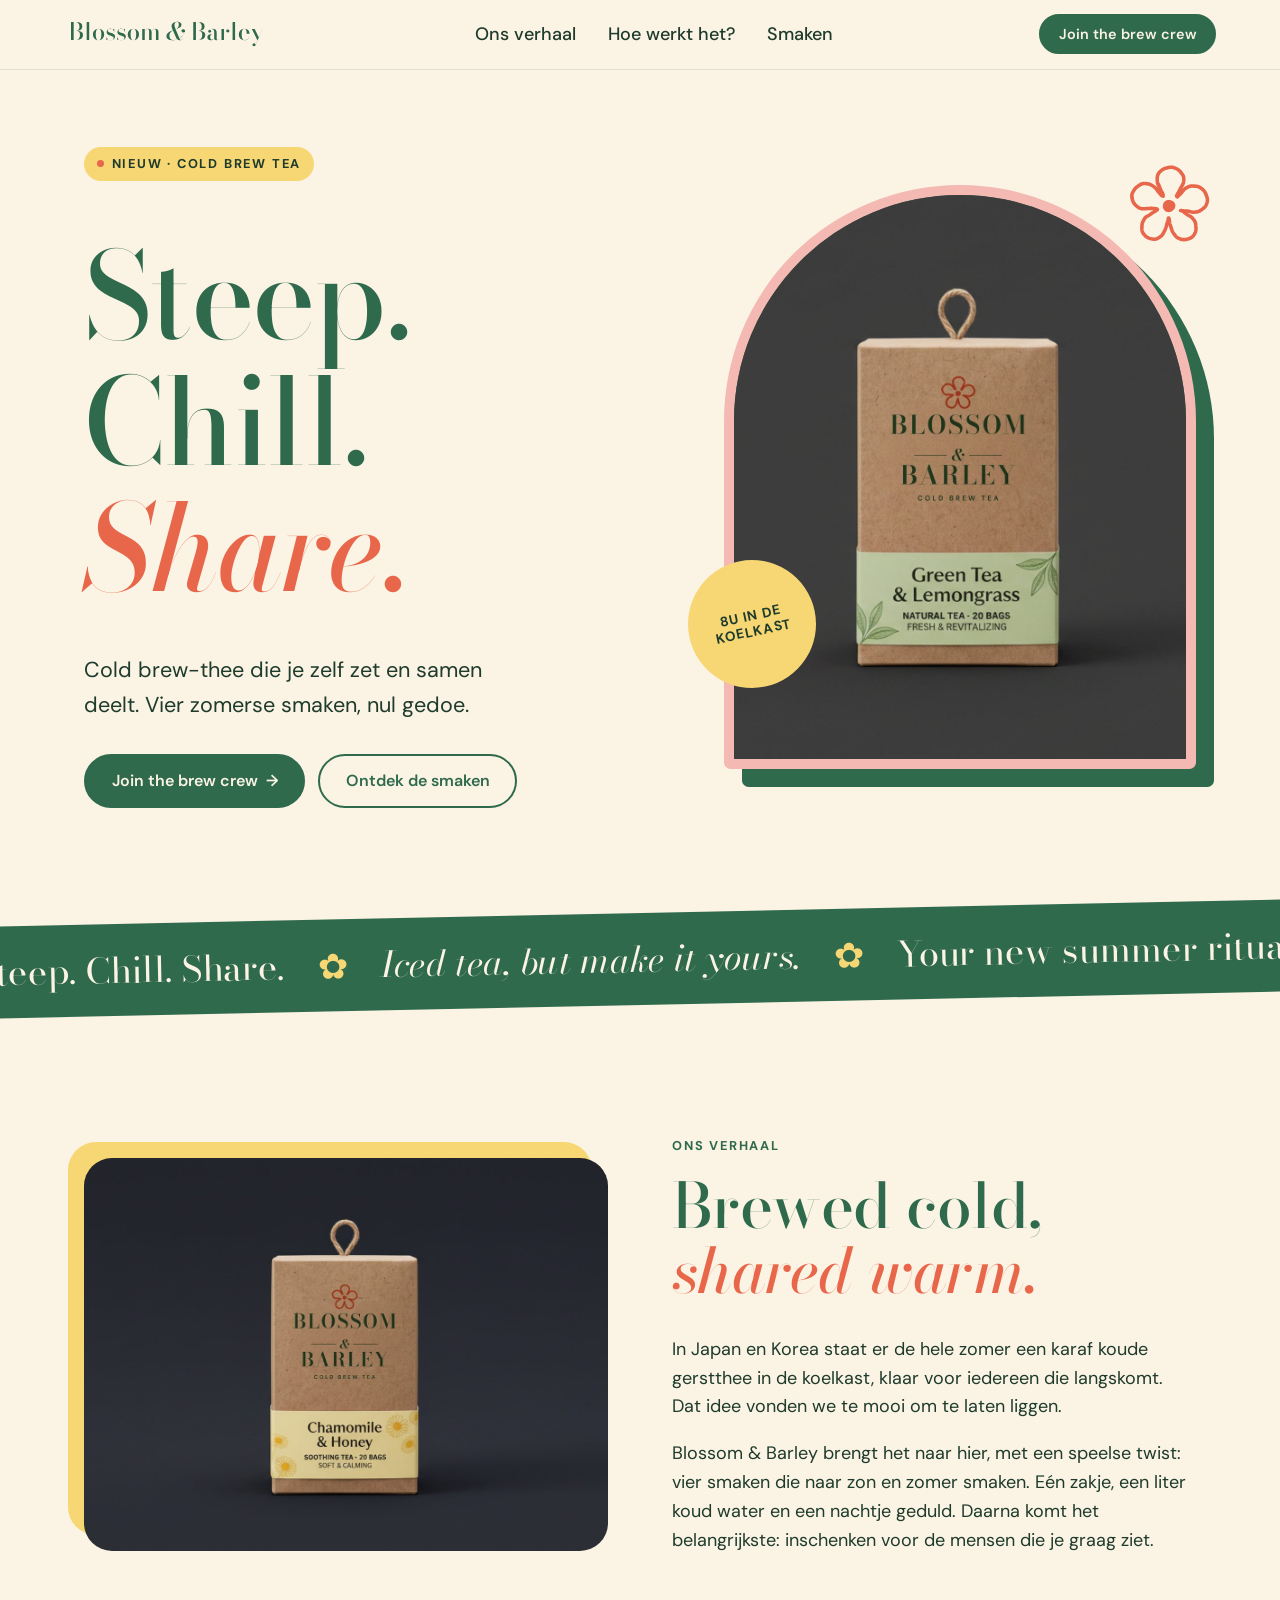
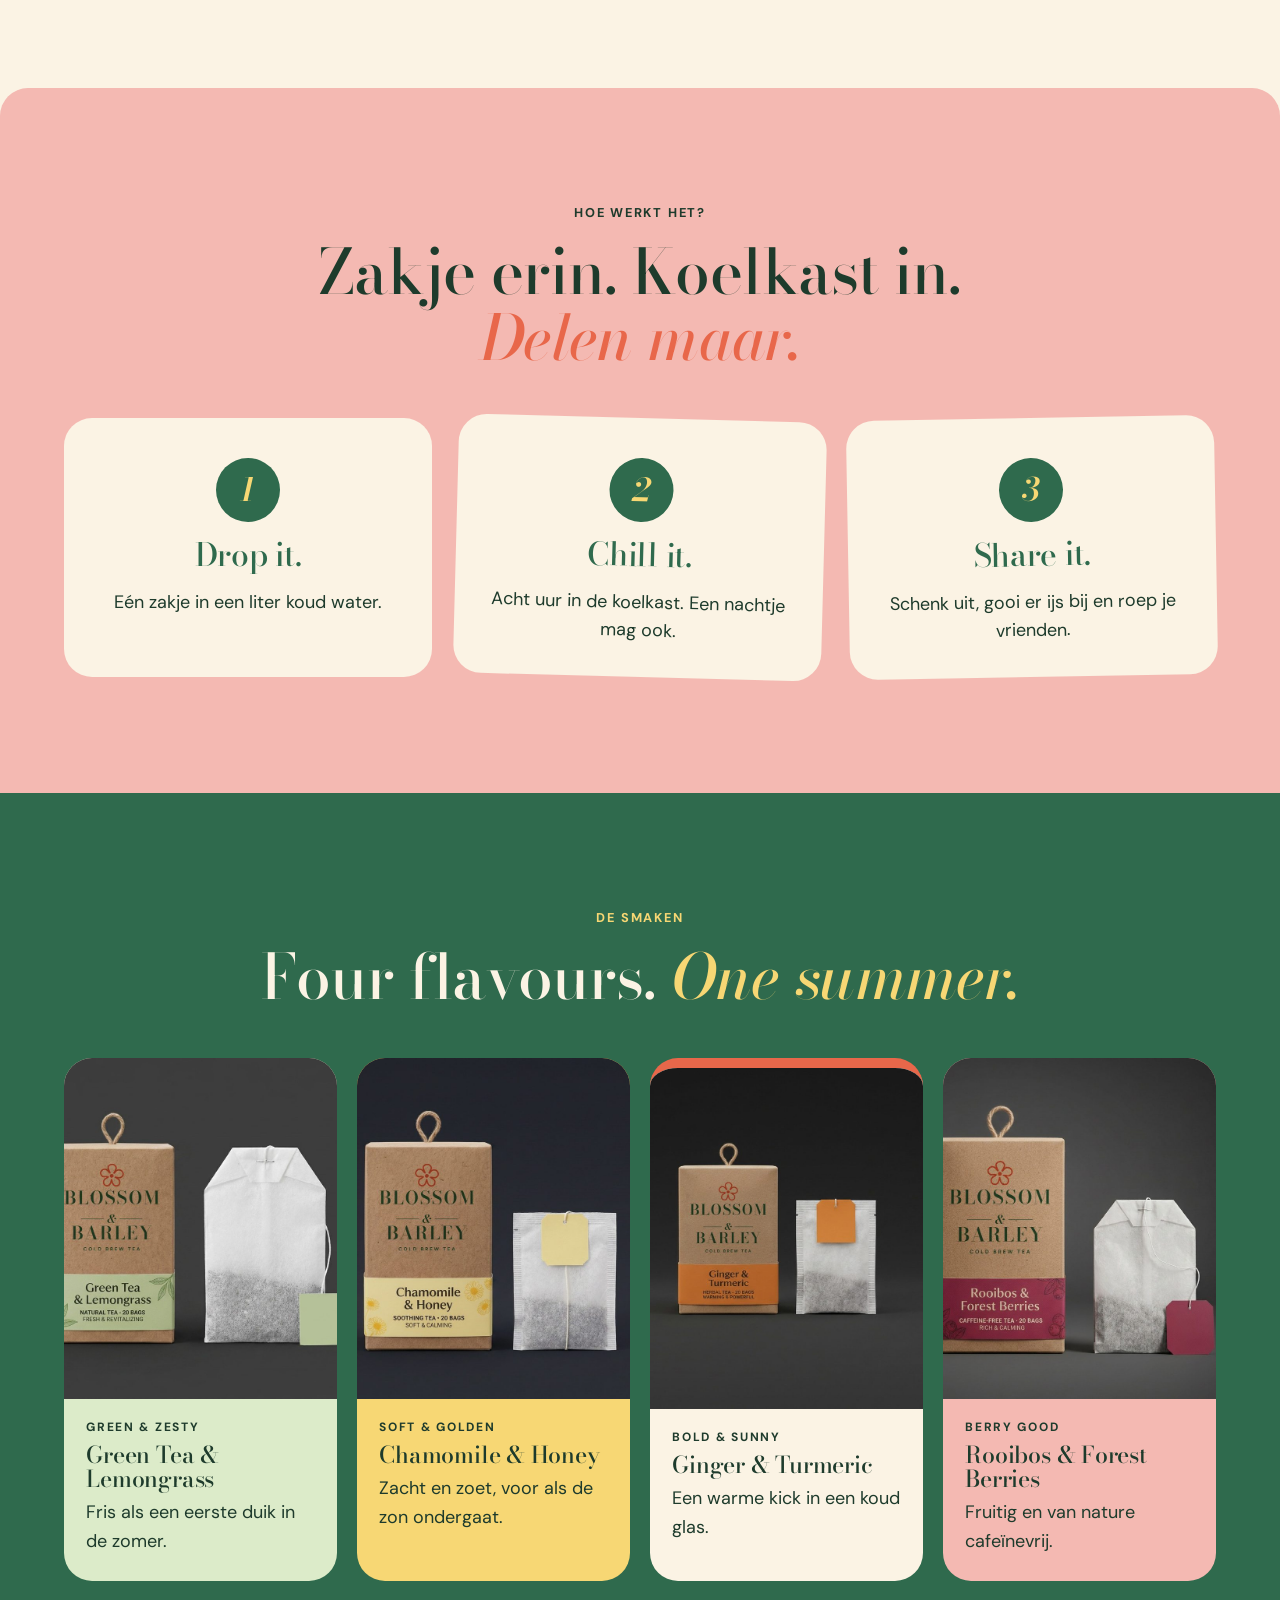
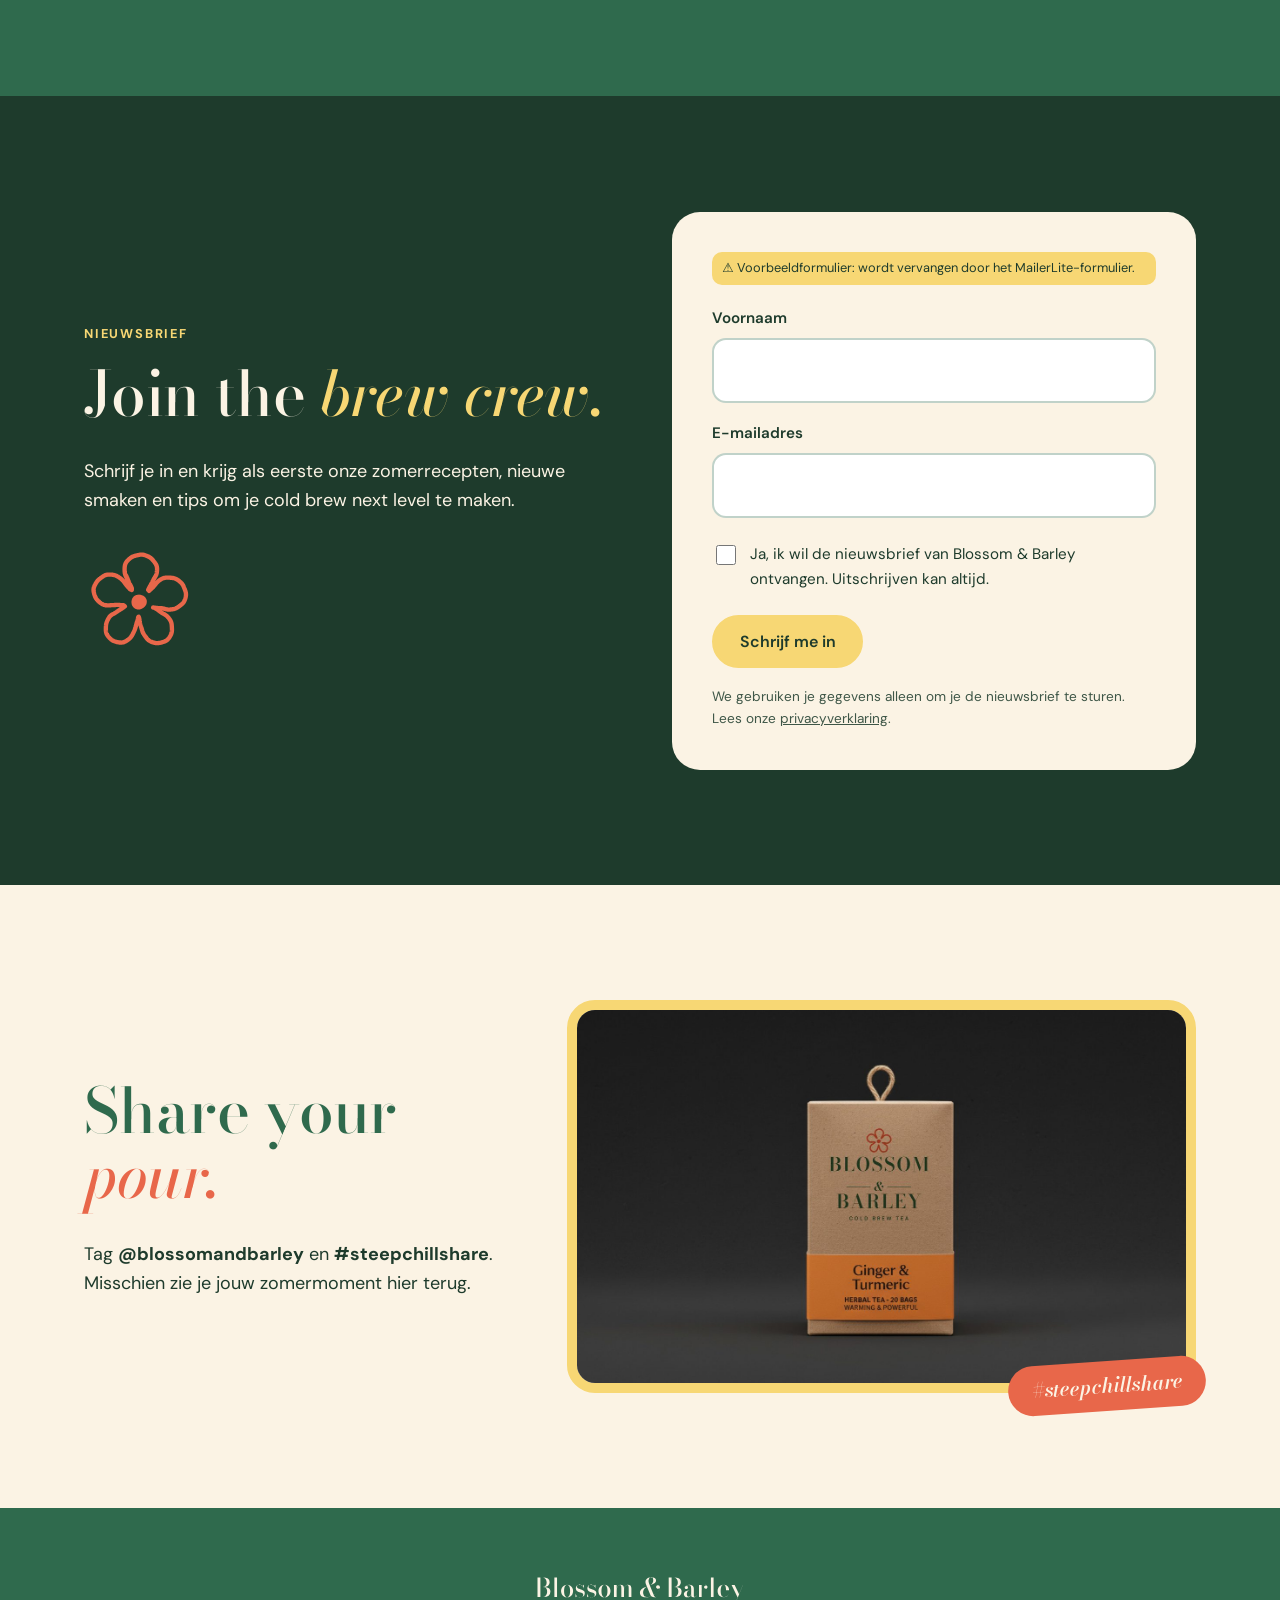
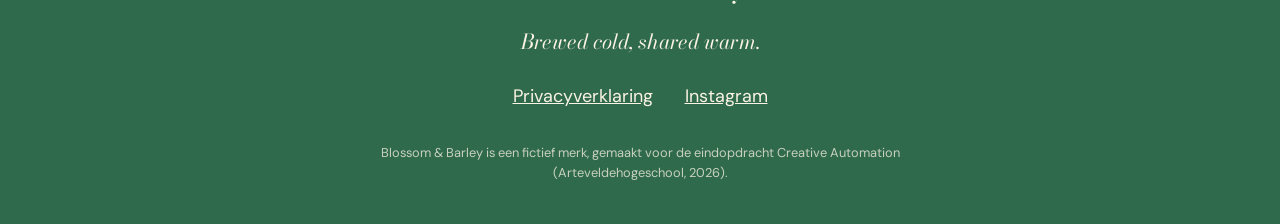
==== index.html @ b159a192 "Landingspagina Blossom & Barley (eerste versie)" ====
<!doctype html>
<html lang="nl-BE">
<head>
  <meta charset="utf-8">
  <meta name="viewport" content="width=device-width, initial-scale=1">
  <title>Blossom &amp; Barley · Cold brew tea, shared warm</title>
  <meta name="description" content="Cold brew-thee die je zelf zet en samen deelt. Vier zomerse smaken, nul gedoe. Schrijf je in voor onze zomerrecepten.">
  <meta name="theme-color" content="#2F6A4D">
  <meta property="og:title" content="Blossom &amp; Barley · Cold brew tea, shared warm">
  <meta property="og:description" content="Cold brew-thee die je zelf zet en samen deelt. Vier zomerse smaken, nul gedoe.">
  <meta property="og:image" content="img/hero-green-tea.jpg">
  <link rel="icon" href="img/BB_icoon_bloem_coral.svg" type="image/svg+xml">
  <link rel="preconnect" href="https://fonts.googleapis.com">
  <link rel="preconnect" href="https://fonts.gstatic.com" crossorigin>
  <link href="https://fonts.googleapis.com/css2?family=Bodoni+Moda:ital,opsz,wght@0,6..96,400..800;1,6..96,400..800&family=DM+Sans:opsz,wght@9..40,400..700&display=swap" rel="stylesheet">
  <link rel="stylesheet" href="css/style.css">
</head>
<body>

  <a class="skip" href="#main">Ga naar de inhoud</a>

  <!-- NAV -->
  <header class="nav" id="top">
    <a href="#top" class="nav__logo" aria-label="Blossom &amp; Barley, naar boven">
      <img src="img/BB_logo_horizontaal_groen.svg" alt="Blossom &amp; Barley" width="200" height="33">
    </a>
    <nav aria-label="Hoofdmenu">
      <ul class="nav__links">
        <li><a href="#verhaal">Ons verhaal</a></li>
        <li><a href="#hoe">Hoe werkt het?</a></li>
        <li><a href="#smaken">Smaken</a></li>
      </ul>
    </nav>
    <a href="#join" class="btn btn--small">Join the brew crew</a>
  </header>

  <main id="main">

    <!-- 1. HERO -->
    <section class="hero">
      <div class="hero__text">
        <p class="label"><span class="dot" aria-hidden="true"></span>Nieuw · cold brew tea</p>
        <h1 class="hero__title">Steep. Chill. <em>Share.</em></h1>
        <p class="hero__sub">Cold brew-thee die je zelf zet en samen deelt. Vier zomerse smaken, nul gedoe.</p>
        <div class="hero__ctas">
          <a href="#join" class="btn">Join the brew crew <span aria-hidden="true">→</span></a>
          <a href="#smaken" class="btn btn--ghost">Ontdek de smaken</a>
        </div>
      </div>
      <figure class="hero__visual">
        <div class="arch">
          <img src="img/hero-green-tea.jpg" alt="Doosje Blossom &amp; Barley Green Tea &amp; Lemongrass cold brew-thee" width="1000" height="1250" fetchpriority="high">
        </div>
        <span class="sticker sticker--sun" aria-hidden="true">8u in de<br>koelkast</span>
        <img class="hero__flower" src="img/BB_icoon_bloem_coral.svg" alt="" aria-hidden="true" width="90" height="90">
      </figure>
    </section>

    <!-- Marquee -->
    <div class="marquee" aria-hidden="true">
      <div class="marquee__track">
        <span>Steep. Chill. Share.</span><span class="star">✿</span>
        <span><em>Iced tea, but make it yours.</em></span><span class="star">✿</span>
        <span>Your new summer ritual.</span><span class="star">✿</span>
        <span><em>Brewed cold, shared warm.</em></span><span class="star">✿</span>
        <span>Steep. Chill. Share.</span><span class="star">✿</span>
        <span><em>Iced tea, but make it yours.</em></span><span class="star">✿</span>
        <span>Your new summer ritual.</span><span class="star">✿</span>
        <span><em>Brewed cold, shared warm.</em></span><span class="star">✿</span>
      </div>
    </div>

    <!-- 2. MERKVERHAAL -->
    <section class="story" id="verhaal">
      <figure class="story__visual reveal">
        <img src="img/verhaal-chamomile.jpg" alt="Doosje Blossom &amp; Barley Chamomile &amp; Honey" width="1400" height="875" loading="lazy">
      </figure>
      <div class="story__text reveal">
        <p class="kicker">Ons verhaal</p>
        <h2>Brewed cold, <em>shared warm.</em></h2>
        <p>In Japan en Korea staat er de hele zomer een karaf koude gerstthee in de koelkast, klaar voor iedereen die langskomt. Dat idee vonden we te mooi om te laten liggen.</p>
        <p>Blossom &amp; Barley brengt het naar hier, met een speelse twist: vier smaken die naar zon en zomer smaken. Eén zakje, een liter koud water en een nachtje geduld. Daarna komt het belangrijkste: inschenken voor de mensen die je graag ziet.</p>
      </div>
    </section>

    <!-- 3. HOE WERKT HET -->
    <section class="steps" id="hoe">
      <p class="kicker">Hoe werkt het?</p>
      <h2>Zakje erin. Koelkast in. <em>Delen maar.</em></h2>
      <ol class="steps__list">
        <li class="step reveal">
          <span class="step__nr">1</span>
          <h3>Drop it.</h3>
          <p>Eén zakje in een liter koud water.</p>
        </li>
        <li class="step reveal">
          <span class="step__nr">2</span>
          <h3>Chill it.</h3>
          <p>Acht uur in de koelkast. Een nachtje mag ook.</p>
        </li>
        <li class="step reveal">
          <span class="step__nr">3</span>
          <h3>Share it.</h3>
          <p>Schenk uit, gooi er ijs bij en roep je vrienden.</p>
        </li>
      </ol>
    </section>

    <!-- 4. SMAKEN -->
    <section class="flavours" id="smaken">
      <p class="kicker">De smaken</p>
      <h2>Four flavours. <em>One summer.</em></h2>
      <div class="flavours__grid">
        <article class="card card--green reveal">
          <img src="img/smaak-green-tea.jpg" alt="Green Tea &amp; Lemongrass, doosje en theezakje" width="700" height="875" loading="lazy">
          <div class="card__body">
            <p class="card__nick">Green &amp; Zesty</p>
            <h3>Green Tea &amp; Lemongrass</h3>
            <p>Fris als een eerste duik in de zomer.</p>
          </div>
        </article>
        <article class="card card--butter reveal">
          <img src="img/smaak-chamomile.jpg" alt="Chamomile &amp; Honey, doosje en theezakje" width="700" height="875" loading="lazy">
          <div class="card__body">
            <p class="card__nick">Soft &amp; Golden</p>
            <h3>Chamomile &amp; Honey</h3>
            <p>Zacht en zoet, voor als de zon ondergaat.</p>
          </div>
        </article>
        <article class="card card--coral reveal">
          <img src="img/smaak-ginger.jpg" alt="Ginger &amp; Turmeric, doosje en theezakje" width="700" height="875" loading="lazy">
          <div class="card__body">
            <p class="card__nick">Bold &amp; Sunny</p>
            <h3>Ginger &amp; Turmeric</h3>
            <p>Een warme kick in een koud glas.</p>
          </div>
        </article>
        <article class="card card--blossom reveal">
          <img src="img/smaak-rooibos.jpg" alt="Rooibos &amp; Forest Berries, doosje en theezakje" width="700" height="875" loading="lazy">
          <div class="card__body">
            <p class="card__nick">Berry Good</p>
            <h3>Rooibos &amp; Forest Berries</h3>
            <p>Fruitig en van nature cafeïnevrij.</p>
          </div>
        </article>
      </div>
    </section>

    <!-- 5. CTA + MAILERLITE -->
    <section class="join" id="join">
      <div class="join__text">
        <p class="kicker kicker--light">Nieuwsbrief</p>
        <h2>Join the <em>brew crew.</em></h2>
        <p>Schrijf je in en krijg als eerste onze zomerrecepten, nieuwe smaken en tips om je cold brew next level te maken.</p>
        <img class="join__flower" src="img/BB_icoon_bloem_coral.svg" alt="" aria-hidden="true" width="120" height="120">
      </div>

      <div class="join__form">
        <!--
          ===================================================================
          MAILERLITE-FORMULIER
          Vervang ALLES tussen MAILERLITE-START en MAILERLITE-EINDE door de
          embedcode van het formulier "Blossom & Barley nieuwsbrief"
          (MailerLite › Forms › Embedded forms › Embed › "HTML code").
          De styling in css/style.css (sectie "MailerLite") zet het formulier
          automatisch in de huisstijl.
          ===================================================================
        -->
        <!-- MAILERLITE-START -->
        <form class="bb-form" id="bb-placeholder-form" novalidate>
          <p class="bb-form__note">⚠ Voorbeeldformulier: wordt vervangen door het MailerLite-formulier.</p>
          <label for="f-name">Voornaam</label>
          <input id="f-name" name="name" type="text" autocomplete="given-name" required>
          <label for="f-email">E-mailadres</label>
          <input id="f-email" name="email" type="email" autocomplete="email" required>
          <label class="bb-form__check">
            <input type="checkbox" name="optin" required>
            <span>Ja, ik wil de nieuwsbrief van Blossom &amp; Barley ontvangen. Uitschrijven kan altijd.</span>
          </label>
          <button type="submit" class="btn btn--sun">Schrijf me in</button>
          <p class="bb-form__small">We gebruiken je gegevens alleen om je de nieuwsbrief te sturen. Lees onze <a href="privacy.html">privacyverklaring</a>.</p>
        </form>
        <!-- MAILERLITE-EINDE -->
      </div>
    </section>

    <!-- 6. COMMUNITY -->
    <section class="share">
      <div class="share__text reveal">
        <h2>Share your <em>pour.</em></h2>
        <p>Tag <strong>@blossomandbarley</strong> en <strong>#steepchillshare</strong>. Misschien zie je jouw zomermoment hier terug.</p>
      </div>
      <figure class="share__visual reveal">
        <img src="img/share-ginger.jpg" alt="Doosje Blossom &amp; Barley Ginger &amp; Turmeric" width="1400" height="875" loading="lazy">
        <figcaption>#steepchillshare</figcaption>
      </figure>
    </section>

  </main>

  <!-- 7. FOOTER -->
  <footer class="footer">
    <img src="img/BB_logo_horizontaal_creme.svg" alt="Blossom &amp; Barley" width="220" height="37" loading="lazy">
    <p class="footer__tag"><em>Brewed cold, shared warm.</em></p>
    <ul class="footer__links">
      <li><a href="privacy.html">Privacyverklaring</a></li>
      <li><a href="#" aria-disabled="true" title="Fictief account">Instagram</a></li>
    </ul>
    <p class="footer__disclaimer">Blossom &amp; Barley is een fictief merk, gemaakt voor de eindopdracht Creative Automation (Arteveldehogeschool, 2026).</p>
  </footer>

  <script src="js/main.js" defer></script>
</body>
</html>
---- css/style.css ----
/* Blossom & Barley · landingspagina
   Huisstijl: 02_research-concept/merkidentiteit.md */

:root {
  --green: #2F6A4D;      /* Barley Green (hoofdkleur) */
  --deep: #1E3B2C;       /* Deep Leaf */
  --cream: #FBF3E4;      /* Oat Cream */
  --sun: #F7D774;        /* Butter Sun */
  --blossom: #F4B9B2;    /* Blossom */
  --gold: #D9A44A;       /* Barley Gold */
  --coral: #E8674A;      /* Coral Pop (alleen als vlak) */

  --serif: "Bodoni Moda", Didot, "Times New Roman", serif;
  --sans: "DM Sans", system-ui, -apple-system, "Segoe UI", sans-serif;

  --radius: 28px;
  --pad: clamp(1.25rem, 5vw, 5rem);
  --max: 1240px;
}

*, *::before, *::after { box-sizing: border-box; }
html { scroll-behavior: smooth; scroll-padding-top: 5rem; }
@media (prefers-reduced-motion: reduce) { html { scroll-behavior: auto; } }

body {
  margin: 0;
  font-family: var(--sans);
  font-size: clamp(1rem, 0.95rem + 0.25vw, 1.125rem);
  line-height: 1.6;
  color: var(--deep);
  background: var(--cream);
  -webkit-font-smoothing: antialiased;
  overflow-x: clip;
}
img { display: block; max-width: 100%; height: auto; }
a { color: inherit; }
main { overflow: hidden; }

h1, h2, h3 { font-family: var(--serif); font-weight: 500; line-height: 1.05; margin: 0 0 .5em; letter-spacing: -0.01em; }
h2 { font-size: clamp(2.2rem, 1.5rem + 3vw, 4rem); }
h3 { font-size: 1.5rem; }
em { font-style: italic; }
h1 em, h2 em { color: var(--coral); }

.skip { position: absolute; left: -999px; top: 0; background: var(--sun); padding: .75rem 1rem; z-index: 100; }
.skip:focus { left: 1rem; top: 1rem; }
:focus-visible { outline: 3px solid var(--coral); outline-offset: 3px; border-radius: 6px; }

.kicker, .label {
  font-size: .8rem; font-weight: 700; letter-spacing: .14em; text-transform: uppercase;
  color: var(--green); margin: 0 0 1rem;
}
.kicker--light { color: var(--sun); }

/* Buttons */
.btn {
  display: inline-flex; align-items: center; gap: .5em;
  font: 600 1rem/1 var(--sans);
  padding: 1.05em 1.6em; border-radius: 999px; border: 2px solid var(--green);
  background: var(--green); color: var(--cream); text-decoration: none; cursor: pointer;
  transition: transform .2s ease, background .2s ease, box-shadow .2s ease;
}
.btn:hover { transform: translateY(-2px) rotate(-1deg); box-shadow: 0 6px 0 var(--deep); }
.btn--ghost { background: transparent; color: var(--green); }
.btn--ghost:hover { background: var(--blossom); box-shadow: 0 6px 0 var(--green); }
.btn--sun { background: var(--sun); color: var(--deep); border-color: var(--sun); }
.btn--sun:hover { box-shadow: 0 6px 0 var(--gold); }
.btn--small { padding: .75em 1.2em; font-size: .9rem; }

/* NAV */
.nav {
  position: sticky; top: 0; z-index: 50;
  display: flex; align-items: center; justify-content: space-between; gap: 1rem;
  padding: .9rem var(--pad);
  background: rgba(251, 243, 228, .88);
  backdrop-filter: blur(10px); -webkit-backdrop-filter: blur(10px);
  border-bottom: 1px solid rgba(47, 106, 77, .12);
}
.nav__logo img { width: clamp(150px, 16vw, 210px); }
.nav__links { display: flex; gap: 2rem; list-style: none; margin: 0; padding: 0; font-weight: 500; }
.nav__links a { text-decoration: none; position: relative; }
.nav__links a::after { content: ""; position: absolute; left: 0; right: 100%; bottom: -4px; height: 2px; background: var(--coral); transition: right .25s ease; }
.nav__links a:hover::after { right: 0; }
@media (max-width: 820px) { .nav__links { display: none; } }
@media (max-width: 420px) { .nav .btn--small { padding: .65em .9em; font-size: .8rem; } }

/* HERO */
.hero {
  max-width: var(--max); margin: 0 auto;
  display: grid; grid-template-columns: 1.1fr .9fr; align-items: center; gap: clamp(2rem, 5vw, 5rem);
  padding: clamp(2.5rem, 6vw, 6rem) var(--pad) clamp(3rem, 7vw, 7rem);
}
.label { display: inline-flex; align-items: center; gap: .6em; background: var(--sun); color: var(--deep); padding: .55em 1em; border-radius: 999px; }
.dot { width: .55em; height: .55em; border-radius: 50%; background: var(--coral); animation: pulse 2s infinite; }
@keyframes pulse { 50% { transform: scale(1.5); opacity: .6; } }
.hero__title { font-size: clamp(3.2rem, 1.5rem + 7.5vw, 7.5rem); color: var(--green); margin: .3em 0 .35em; }
.hero__title em { display: inline-block; }
.hero__sub { font-size: clamp(1.1rem, 1rem + .5vw, 1.35rem); max-width: 30ch; margin: 0 0 2rem; }
.hero__ctas { display: flex; flex-wrap: wrap; gap: .8rem; }

.hero__visual { position: relative; margin: 0; }
.arch {
  border-radius: 999px 999px var(--radius) var(--radius);
  overflow: hidden; background: var(--green);
  border: 10px solid var(--blossom);
  box-shadow: 18px 18px 0 var(--green);
}
.arch img { width: 100%; aspect-ratio: 4 / 5; object-fit: cover; }
.sticker {
  position: absolute; display: grid; place-items: center; text-align: center;
  width: 128px; height: 128px; border-radius: 50%;
  font: 700 .85rem/1.15 var(--sans); text-transform: uppercase; letter-spacing: .06em;
}
.sticker--sun { background: var(--sun); color: var(--deep); left: -36px; bottom: 14%; transform: rotate(-12deg); animation: wobble 6s ease-in-out infinite; }
@keyframes wobble { 50% { transform: rotate(-4deg) translateY(-6px); } }
.hero__flower { position: absolute; width: 90px; top: -24px; right: -18px; animation: spin 18s linear infinite; }
@keyframes spin { to { transform: rotate(360deg); } }

@media (max-width: 820px) {
  .hero { grid-template-columns: 1fr; }
  .hero__visual { max-width: 420px; margin: 0 auto; width: 88%; }
  .sticker { width: 104px; height: 104px; font-size: .75rem; left: -24px; }
}

/* MARQUEE */
.marquee { background: var(--green); color: var(--cream); overflow: hidden; padding: 1.1rem 0; transform: rotate(-1.2deg) scaleX(1.04); margin: 1rem 0; }
.marquee__track { display: flex; gap: 2rem; width: max-content; animation: scroll 32s linear infinite; font-family: var(--serif); font-size: clamp(1.4rem, 1rem + 1.5vw, 2.2rem); white-space: nowrap; }
.marquee .star { color: var(--sun); }
@keyframes scroll { to { transform: translateX(-50%); } }

/* STORY */
.story {
  max-width: var(--max); margin: 0 auto;
  display: grid; grid-template-columns: 1fr 1fr; gap: clamp(2rem, 5vw, 5rem); align-items: center;
  padding: clamp(4rem, 9vw, 8rem) var(--pad);
}
.story__visual { margin: 0; position: relative; }
.story__visual img { border-radius: var(--radius); aspect-ratio: 4 / 3; object-fit: cover; width: 100%; }
.story__visual::before { content: ""; position: absolute; inset: -16px 16px 16px -16px; background: var(--sun); border-radius: var(--radius); z-index: -1; }
.story h2 { color: var(--green); }
.story__text p:not(.kicker) { max-width: 52ch; }
@media (max-width: 820px) { .story { grid-template-columns: 1fr; } }

/* STEPS */
.steps { background: var(--blossom); padding: clamp(4rem, 9vw, 8rem) var(--pad); text-align: center; border-radius: var(--radius) var(--radius) 0 0; }
.steps h2 { color: var(--deep); max-width: 18ch; margin-inline: auto; }
.steps .kicker { color: var(--deep); }
.steps__list { list-style: none; margin: 3rem auto 0; padding: 0; max-width: var(--max); display: grid; grid-template-columns: repeat(3, 1fr); gap: 1.5rem; }
.step { background: var(--cream); border-radius: var(--radius); padding: 2.5rem 1.75rem 2rem; position: relative; }
.step:nth-child(2) { transform: rotate(1.5deg); }
.step:nth-child(3) { transform: rotate(-1deg); }
.step__nr {
  display: grid; place-items: center; width: 64px; height: 64px; margin: 0 auto 1rem;
  border-radius: 50%; background: var(--green); color: var(--sun);
  font: italic 600 2rem/1 var(--serif);
}
.step h3 { color: var(--green); font-size: 2rem; }
.step p { margin: 0; }
@media (max-width: 820px) { .steps__list { grid-template-columns: 1fr; max-width: 420px; } .step { transform: none !important; } }

/* FLAVOURS */
.flavours { background: var(--green); color: var(--cream); padding: clamp(4rem, 9vw, 8rem) var(--pad); text-align: center; }
.flavours h2 em { color: var(--sun); }
.flavours .kicker { color: var(--sun); }
.flavours__grid { max-width: var(--max); margin: 3rem auto 0; display: grid; grid-template-columns: repeat(4, 1fr); gap: 1.25rem; text-align: left; }
.card { border-radius: var(--radius); overflow: hidden; color: var(--deep); transition: transform .3s ease; }
.card:hover { transform: translateY(-8px) rotate(-1deg); }
.card img { width: 100%; aspect-ratio: 4 / 5; object-fit: cover; }
.card__body { padding: 1.4rem 1.4rem 1.6rem; }
.card__nick { font: 700 .75rem/1 var(--sans); letter-spacing: .14em; text-transform: uppercase; margin: 0 0 .6rem; }
.card h3 { font-size: 1.45rem; margin-bottom: .4rem; }
.card p:last-child { margin: 0; }
.card--green   { background: #DCEBC9; }
.card--butter  { background: var(--sun); }
.card--coral   { background: var(--cream); border-top: 10px solid var(--coral); }
.card--blossom { background: var(--blossom); }
@media (max-width: 1000px) { .flavours__grid { grid-template-columns: repeat(2, 1fr); } }
@media (max-width: 520px) { .flavours__grid { grid-template-columns: 1fr; max-width: 380px; } }

/* JOIN / CTA */
.join {
  background: var(--deep); color: var(--cream);
  display: grid; grid-template-columns: 1fr 1fr; gap: clamp(2rem, 5vw, 5rem); align-items: center;
  padding: clamp(4rem, 9vw, 8rem) max(var(--pad), calc((100% - var(--max)) / 2 + var(--pad)));
}
.join h2 em { color: var(--sun); }
.join__text { position: relative; }
.join__text p:not(.kicker) { max-width: 42ch; }
.join__flower { width: 110px; margin-top: 2rem; animation: spin 24s linear infinite reverse; }
@media (max-width: 820px) { .join { grid-template-columns: 1fr; } .join__flower { display: none; } }

/* Eigen voorbeeldformulier (placeholder) */
.bb-form { background: var(--cream); color: var(--deep); border-radius: var(--radius); padding: clamp(1.5rem, 4vw, 2.5rem); display: grid; gap: .5rem; }
.bb-form label { font-weight: 600; font-size: .95rem; }
.bb-form input[type="text"], .bb-form input[type="email"] {
  font: inherit; padding: .9em 1.1em; border-radius: 14px; border: 2px solid rgba(47,106,77,.3); background: #fff; margin-bottom: .6rem;
}
.bb-form input:focus { border-color: var(--green); outline: none; }
.bb-form__check { display: flex; gap: .7rem; align-items: flex-start; font-weight: 400 !important; margin: .4rem 0 1rem; }
.bb-form__check input { width: 1.25rem; height: 1.25rem; accent-color: var(--green); margin-top: .2rem; flex: none; }
.bb-form .btn { justify-self: start; }
.bb-form__small { font-size: .85rem; margin: .6rem 0 0; opacity: .85; }
.bb-form__note { font-size: .8rem; background: var(--sun); padding: .5em .8em; border-radius: 10px; margin: 0 0 .8rem; }

/* MailerLite-embed in huisstijl (overschrijft de standaardstijl van MailerLite) */
.join__form .ml-form-embedContainer .ml-form-embedWrapper { border-radius: var(--radius) !important; background: var(--cream) !important; }
.join__form .ml-form-embedContainer .ml-form-embedWrapper .ml-form-embedBody { padding: clamp(1.5rem, 4vw, 2.5rem) !important; }
.join__form .ml-form-embedContainer h4 { font-family: var(--serif) !important; color: var(--green) !important; font-weight: 500 !important; }
.join__form .ml-form-embedContainer p,
.join__form .ml-form-embedContainer label { font-family: var(--sans) !important; color: var(--deep) !important; }
.join__form .ml-form-embedContainer input.form-control { font-family: var(--sans) !important; border-radius: 14px !important; border: 2px solid rgba(47,106,77,.3) !important; padding: 14px 16px !important; }
.join__form .ml-form-embedContainer button.primary { font-family: var(--sans) !important; background: var(--green) !important; color: var(--cream) !important; border-radius: 999px !important; font-weight: 600 !important; padding: 14px 24px !important; }
.join__form .ml-form-embedContainer button.primary:hover { background: var(--deep) !important; }
.join__form .ml-form-embedContainer .ml-form-successBody h4 { color: var(--green) !important; }

/* SHARE */
.share {
  max-width: var(--max); margin: 0 auto;
  display: grid; grid-template-columns: .8fr 1.2fr; gap: clamp(2rem, 5vw, 5rem); align-items: center;
  padding: clamp(4rem, 9vw, 8rem) var(--pad);
}
.share h2 { color: var(--green); }
.share__visual { margin: 0; position: relative; }
.share__visual img { border-radius: var(--radius); aspect-ratio: 16 / 10; object-fit: cover; width: 100%; border: 10px solid var(--sun); }
.share__visual figcaption {
  position: absolute; right: -10px; bottom: -18px; transform: rotate(-4deg);
  background: var(--coral); color: var(--cream); font: italic 600 1.3rem/1 var(--serif); padding: .7em 1.1em; border-radius: 999px;
}
@media (max-width: 820px) { .share { grid-template-columns: 1fr; } .share__visual figcaption { right: 10px; } }

/* FOOTER */
.footer { background: var(--green); color: var(--cream); text-align: center; padding: 4rem var(--pad) 2.5rem; }
.footer img { margin: 0 auto 1rem; width: 220px; }
.footer__tag { font-family: var(--serif); font-size: 1.3rem; margin: 0 0 1.5rem; }
.footer__links { list-style: none; padding: 0; margin: 0 0 2rem; display: flex; justify-content: center; gap: 2rem; }
.footer__disclaimer { font-size: .8rem; opacity: .75; max-width: 60ch; margin: 0 auto; }

/* PRIVACY-PAGINA */
.legal { max-width: 760px; margin: 0 auto; padding: clamp(3rem, 8vw, 6rem) var(--pad); }
.legal h1 { font-size: clamp(2.4rem, 1.6rem + 3vw, 4rem); color: var(--green); }
.legal h2 { font-size: 1.6rem; color: var(--green); margin-top: 2rem; }
.legal a.back { display: inline-block; margin-top: 2rem; }

/* Scroll-reveal */
.reveal { opacity: 0; transform: translateY(24px); transition: opacity .7s ease, transform .7s ease; }
.reveal.is-visible { opacity: 1; transform: none; }
.step.reveal.is-visible:nth-child(2) { transform: rotate(1.5deg); }
.step.reveal.is-visible:nth-child(3) { transform: rotate(-1deg); }
.no-js .reveal { opacity: 1; transform: none; }

@media (prefers-reduced-motion: reduce) {
  *, *::before, *::after { animation: none !important; transition: none !important; }
  .reveal { opacity: 1; transform: none; }
}
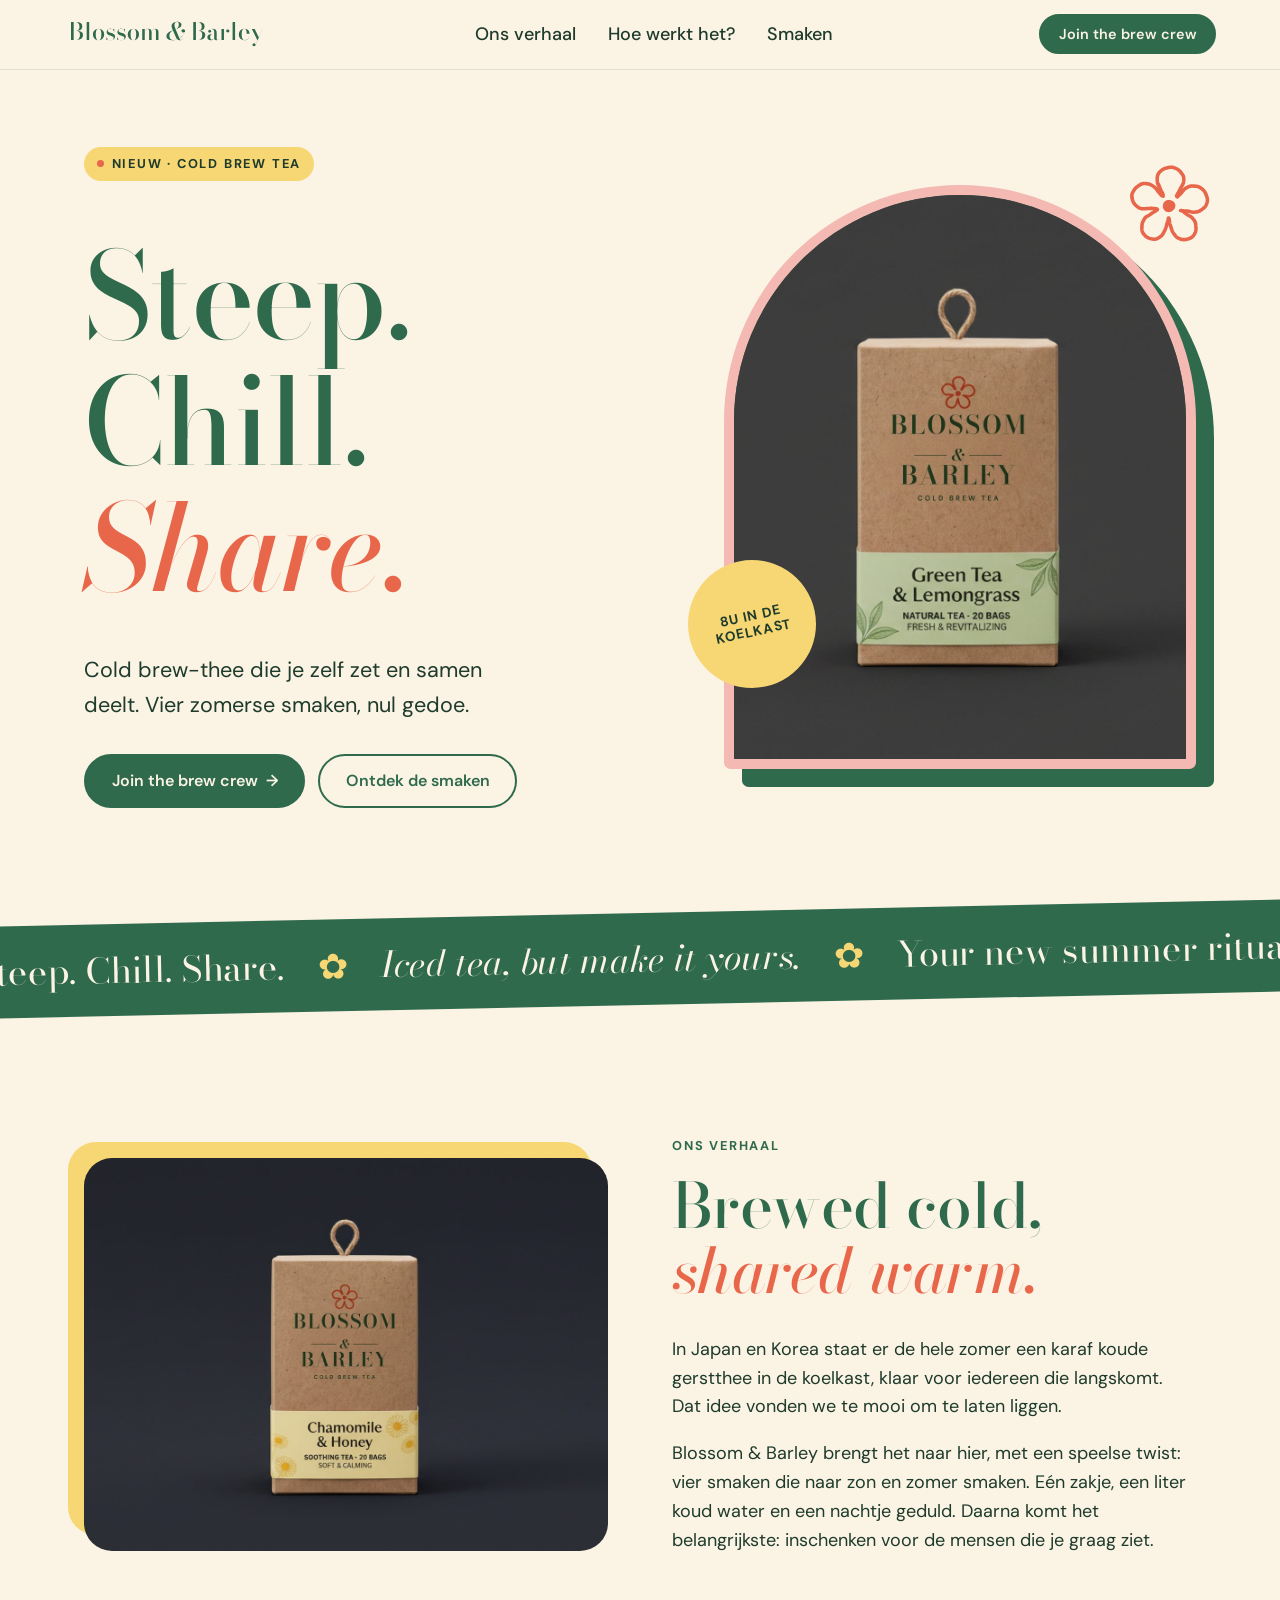
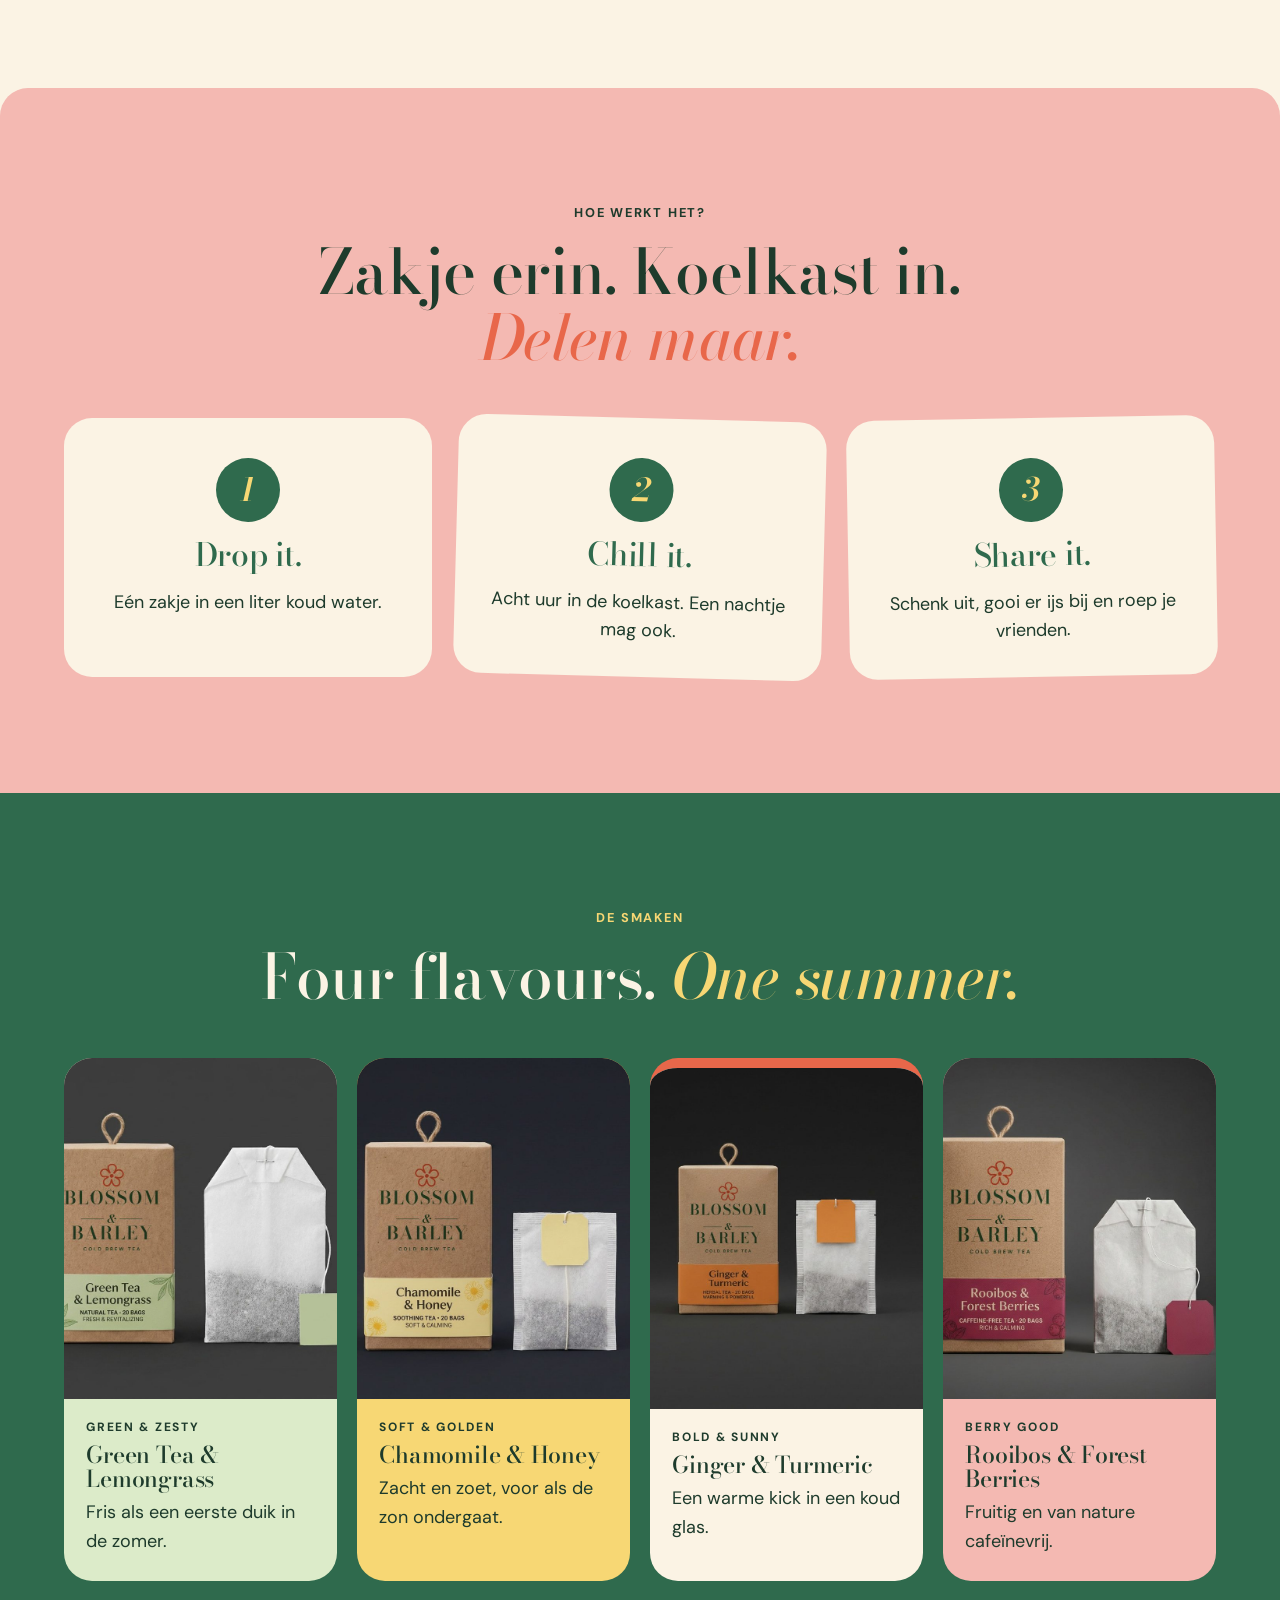
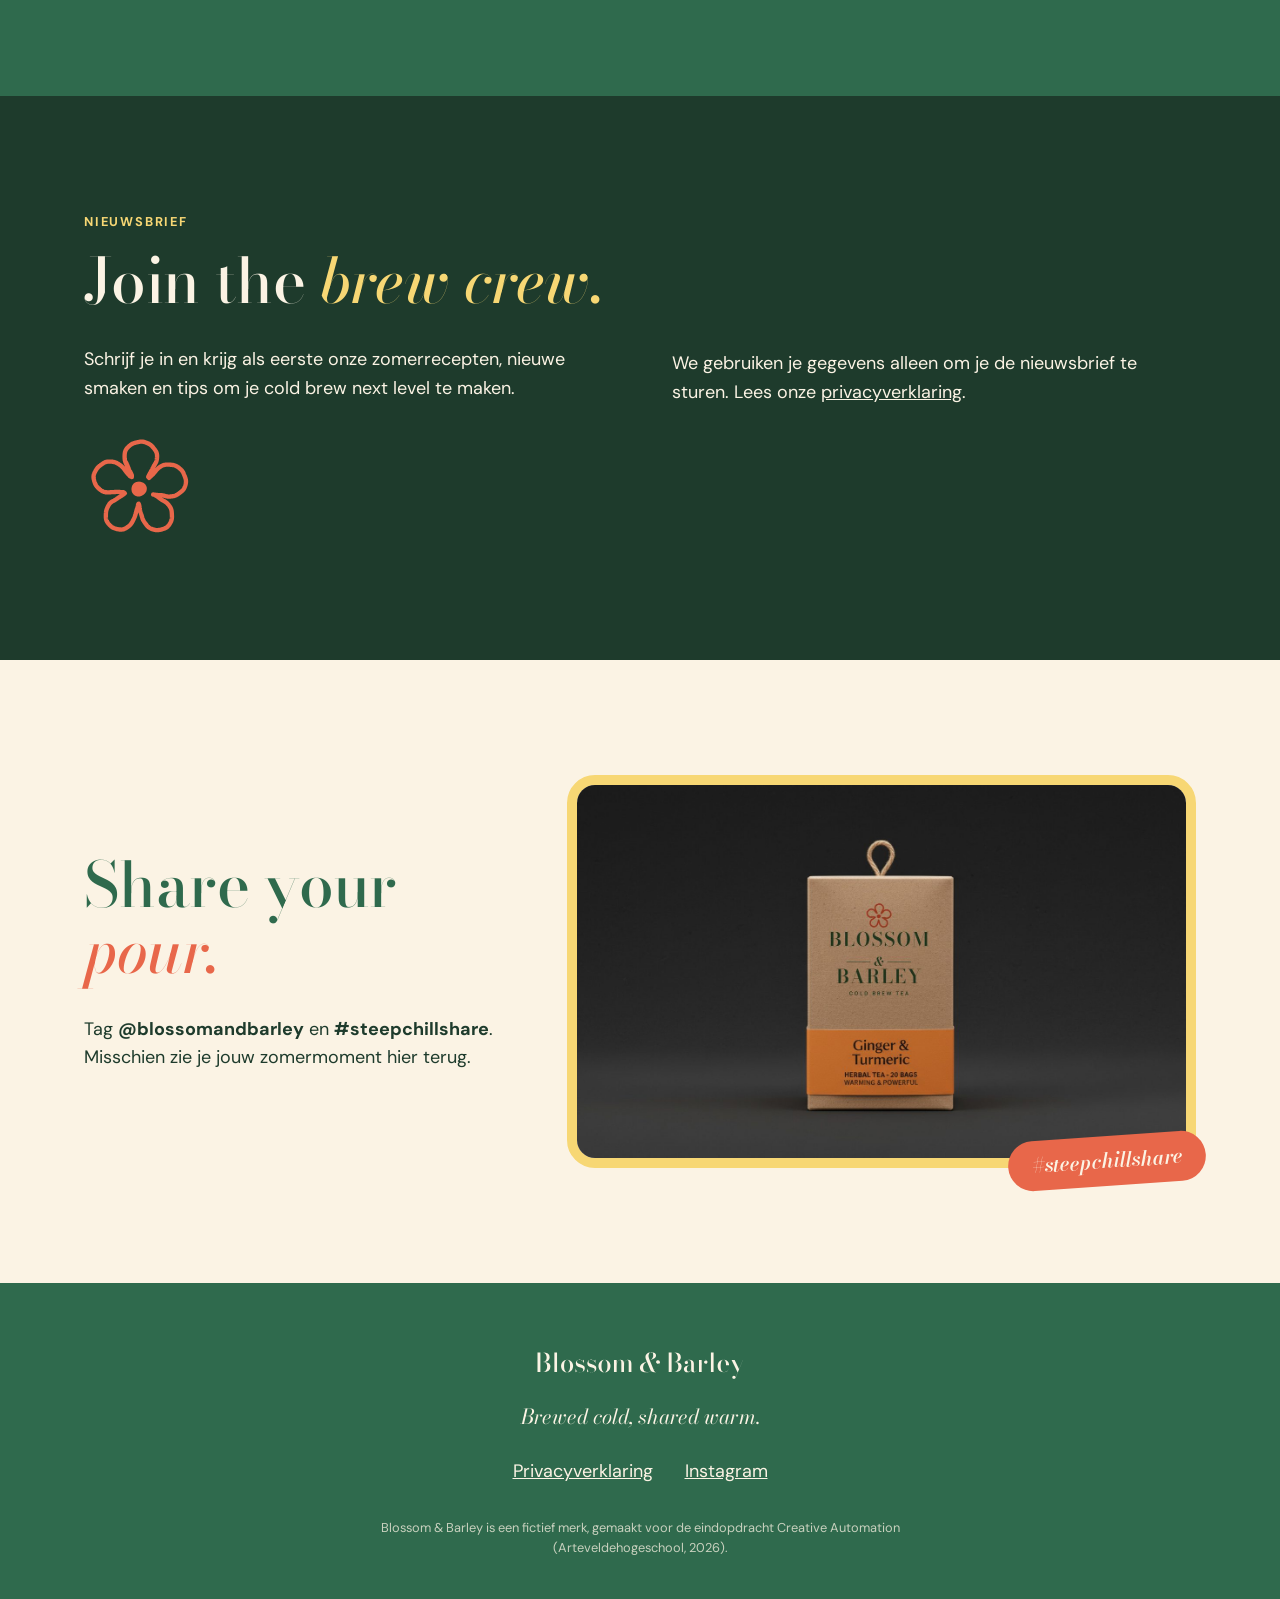
==== commit 2453d820: "MailerLite-formulier ingebed" ====
--- a/index.html
+++ b/index.html
@@ -14,6 +14,15 @@
   <link rel="preconnect" href="https://fonts.gstatic.com" crossorigin>
   <link href="https://fonts.googleapis.com/css2?family=Bodoni+Moda:ital,opsz,wght@0,6..96,400..800;1,6..96,400..800&family=DM+Sans:opsz,wght@9..40,400..700&display=swap" rel="stylesheet">
   <link rel="stylesheet" href="css/style.css">
+  <!-- MailerLite Universal -->
+  <script>
+  (function(w,d,e,u,f,l,n){w[f]=w[f]||function(){(w[f].q=w[f].q||[])
+  .push(arguments);},l=d.createElement(e),l.async=1,l.src=u,
+  n=d.getElementsByTagName(e)[0],n.parentNode.insertBefore(l,n);})
+  (window,document,'script','https://assets.mailerlite.com/js/universal.js','ml');
+  ml('account', '2763196');
+  </script>
+  <!-- End MailerLite Universal -->
 </head>
 <body>
 
@@ -156,31 +165,12 @@
       </div>
 
       <div class="join__form">
-        <!--
-          ===================================================================
-          MAILERLITE-FORMULIER
-          Vervang ALLES tussen MAILERLITE-START en MAILERLITE-EINDE door de
-          embedcode van het formulier "Blossom & Barley nieuwsbrief"
-          (MailerLite › Forms › Embedded forms › Embed › "HTML code").
-          De styling in css/style.css (sectie "MailerLite") zet het formulier
-          automatisch in de huisstijl.
-          ===================================================================
-        -->
+        <!-- MailerLite-formulier "Blossom & Barley nieuwsbrief" (embedded, account 2763196) -->
         <!-- MAILERLITE-START -->
-        <form class="bb-form" id="bb-placeholder-form" novalidate>
-          <p class="bb-form__note">⚠ Voorbeeldformulier: wordt vervangen door het MailerLite-formulier.</p>
-          <label for="f-name">Voornaam</label>
-          <input id="f-name" name="name" type="text" autocomplete="given-name" required>
-          <label for="f-email">E-mailadres</label>
-          <input id="f-email" name="email" type="email" autocomplete="email" required>
-          <label class="bb-form__check">
-            <input type="checkbox" name="optin" required>
-            <span>Ja, ik wil de nieuwsbrief van Blossom &amp; Barley ontvangen. Uitschrijven kan altijd.</span>
-          </label>
-          <button type="submit" class="btn btn--sun">Schrijf me in</button>
-          <p class="bb-form__small">We gebruiken je gegevens alleen om je de nieuwsbrief te sturen. Lees onze <a href="privacy.html">privacyverklaring</a>.</p>
-        </form>
+        <div class="ml-embedded" data-form="O2HeQq"></div>
+        <noscript><p><a href="https://preview.mailerlite.io/forms/2763196/203051830053176572/share">Schrijf je hier in voor de nieuwsbrief</a>.</p></noscript>
         <!-- MAILERLITE-EINDE -->
+        <p class="join__privacy">We gebruiken je gegevens alleen om je de nieuwsbrief te sturen. Lees onze <a href="privacy.html">privacyverklaring</a>.</p>
       </div>
     </section>
 
